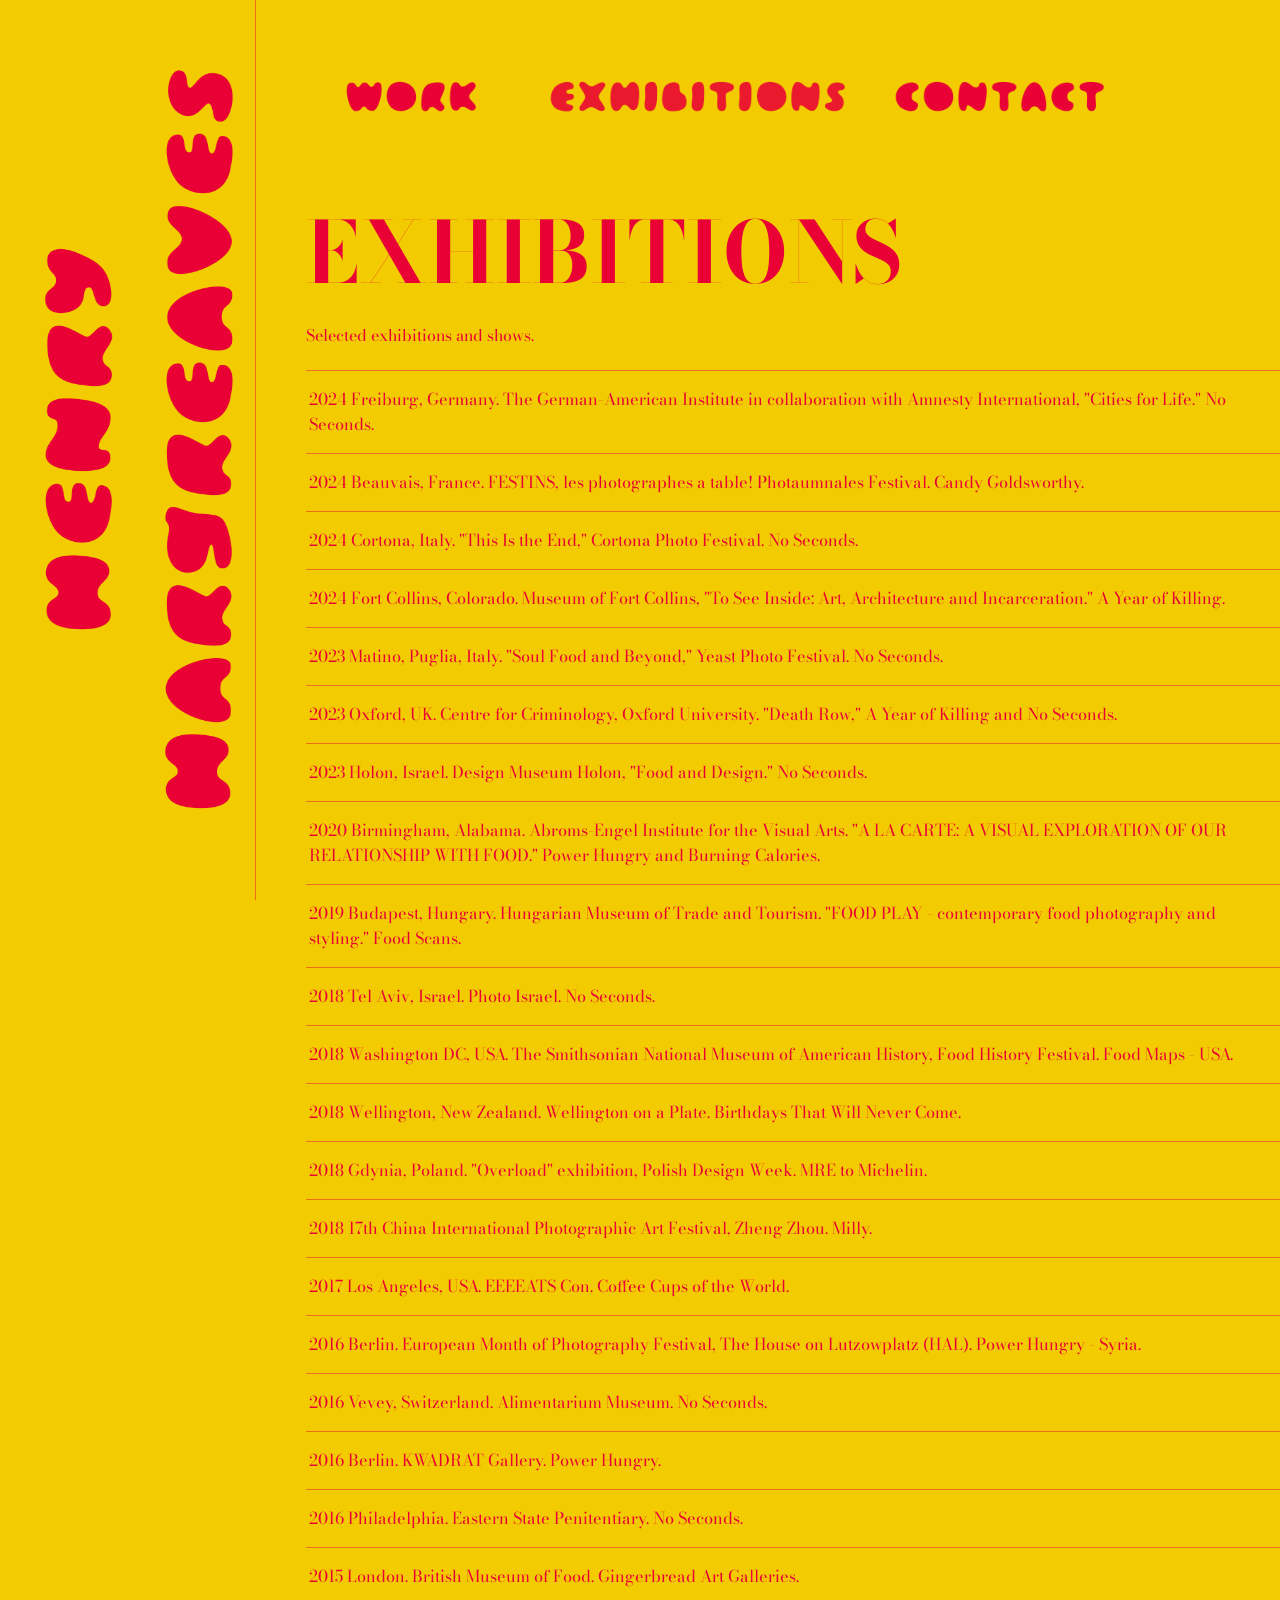
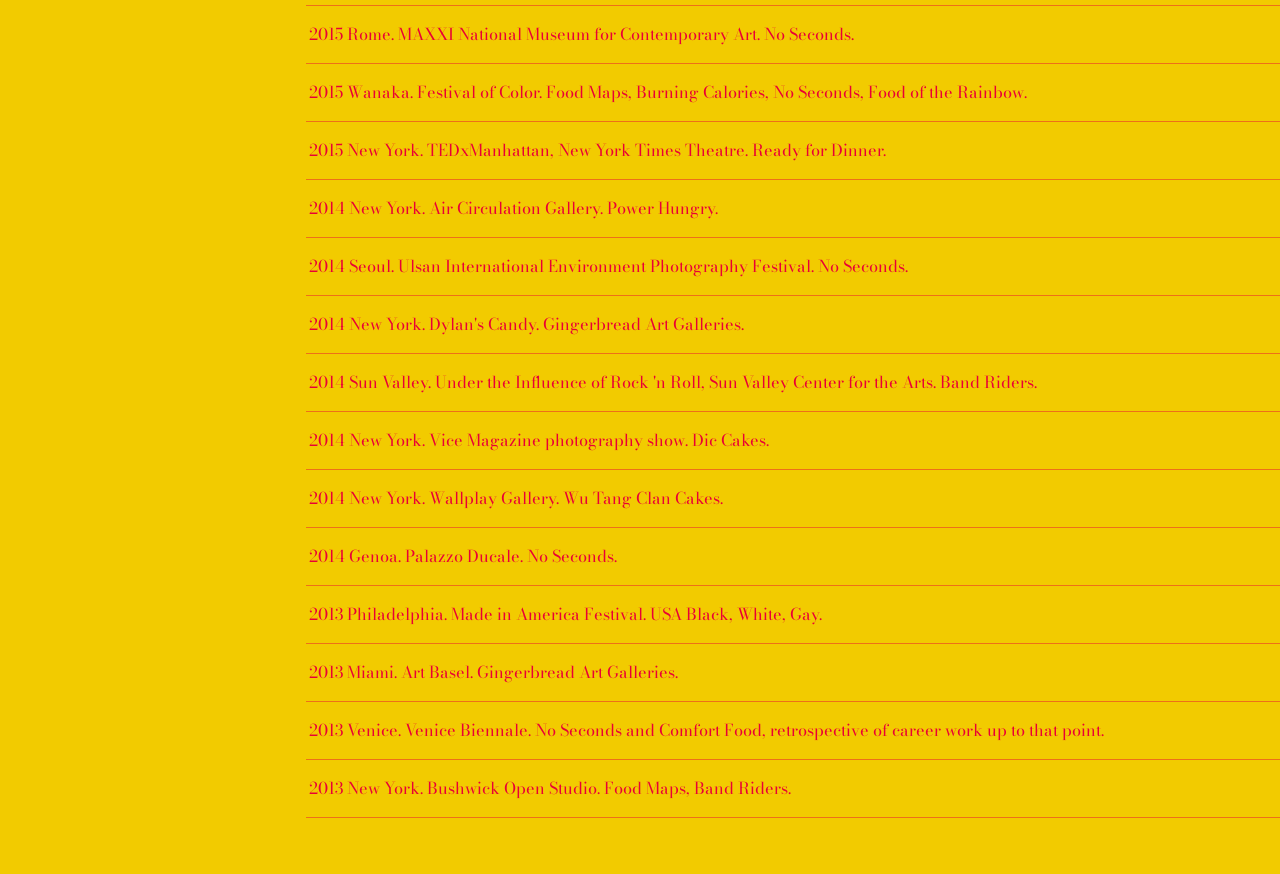
==== exhibitions.html @ c0a5e76f "Initial portfolio site" ====
<!DOCTYPE html>
<html lang="en">
  <head>
    <meta charset="UTF-8" />
    <meta name="viewport" content="width=device-width, initial-scale=1.0" />
    <title>Exhibitions | Henry Hargreaves</title>
    <link rel="preconnect" href="https://fonts.googleapis.com" />
    <link rel="preconnect" href="https://fonts.gstatic.com" crossorigin />
    <link
      href="https://fonts.googleapis.com/css2?family=Bodoni+Moda:opsz,wght@6..96,400;6..96,500;6..96,600;6..96,700&display=swap"
      rel="stylesheet"
    />
    <link rel="stylesheet" href="styles.css" />
  </head>
  <body>
    <div class="site-shell">
      <aside class="brand-rail">
        <a class="brand-name" href="index.html" aria-label="Henry Hargreaves home">
          <img class="brand-logo" src="LOGO%202.png" alt="Henry Hargreaves" onerror="this.style.display='none';this.nextElementSibling.style.display='block';" />
          <span class="brand-fallback">Henry Hargreaves</span>
        </a>
      </aside>

      <main class="exhibitions-page">
        <nav class="site-nav" aria-label="Primary">
          <a class="site-nav-link" href="index.html"><img class="site-nav-icon" src="WORK.png" alt="Work" /></a>
          <a class="site-nav-link is-active" href="exhibitions.html" aria-current="page"><img class="site-nav-icon" src="EXHIBITIONS.png" alt="Exhibitions" /></a>
          <a class="site-nav-link" href="mailto:henry@henryhargreaves.com"><img class="site-nav-icon" src="CONTACT.png" alt="Contact" /></a>
        </nav>

        <header class="exhibitions-head">
          <h1>Exhibitions</h1>
          <p class="exhibitions-subtitle">Selected exhibitions and shows.</p>
        </header>

        <section aria-label="Exhibitions list">
          <ul class="exhibitions-list">
            <li class="exhibitions-item">2024 Freiburg, Germany. The German-American Institute in collaboration with Amnesty International, "Cities for Life." No Seconds.</li>
            <li class="exhibitions-item">2024 Beauvais, France. FESTINS, les photographes a table! Photaumnales Festival. Candy Goldsworthy.</li>
            <li class="exhibitions-item">2024 Cortona, Italy. "This Is the End," Cortona Photo Festival. No Seconds.</li>
            <li class="exhibitions-item">2024 Fort Collins, Colorado. Museum of Fort Collins, "To See Inside: Art, Architecture and Incarceration." A Year of Killing.</li>
            <li class="exhibitions-item">2023 Matino, Puglia, Italy. "Soul Food and Beyond," Yeast Photo Festival. No Seconds.</li>
            <li class="exhibitions-item">2023 Oxford, UK. Centre for Criminology, Oxford University. "Death Row," A Year of Killing and No Seconds.</li>
            <li class="exhibitions-item">2023 Holon, Israel. Design Museum Holon, "Food and Design." No Seconds.</li>
            <li class="exhibitions-item">2020 Birmingham, Alabama. Abroms-Engel Institute for the Visual Arts. "A LA CARTE: A VISUAL EXPLORATION OF OUR RELATIONSHIP WITH FOOD." Power Hungry and Burning Calories.</li>
            <li class="exhibitions-item">2019 Budapest, Hungary. Hungarian Museum of Trade and Tourism. "FOOD PLAY - contemporary food photography and styling." Food Scans.</li>
            <li class="exhibitions-item">2018 Tel Aviv, Israel. Photo Israel. No Seconds.</li>
            <li class="exhibitions-item">2018 Washington DC, USA. The Smithsonian National Museum of American History, Food History Festival. Food Maps - USA.</li>
            <li class="exhibitions-item">2018 Wellington, New Zealand. Wellington on a Plate. Birthdays That Will Never Come.</li>
            <li class="exhibitions-item">2018 Gdynia, Poland. "Overload" exhibition, Polish Design Week. MRE to Michelin.</li>
            <li class="exhibitions-item">2018 17th China International Photographic Art Festival, Zheng Zhou. Milly.</li>
            <li class="exhibitions-item">2017 Los Angeles, USA. EEEEATS Con. Coffee Cups of the World.</li>
            <li class="exhibitions-item">2016 Berlin. European Month of Photography Festival, The House on Lutzowplatz (HAL). Power Hungry - Syria.</li>
            <li class="exhibitions-item">2016 Vevey, Switzerland. Alimentarium Museum. No Seconds.</li>
            <li class="exhibitions-item">2016 Berlin. KWADRAT Gallery. Power Hungry.</li>
            <li class="exhibitions-item">2016 Philadelphia. Eastern State Penitentiary. No Seconds.</li>
            <li class="exhibitions-item">2015 London. British Museum of Food. Gingerbread Art Galleries.</li>
            <li class="exhibitions-item">2015 Rome. MAXXI National Museum for Contemporary Art. No Seconds.</li>
            <li class="exhibitions-item">2015 Wanaka. Festival of Color. Food Maps, Burning Calories, No Seconds, Food of the Rainbow.</li>
            <li class="exhibitions-item">2015 New York. TEDxManhattan, New York Times Theatre. Ready for Dinner.</li>
            <li class="exhibitions-item">2014 New York. Air Circulation Gallery. Power Hungry.</li>
            <li class="exhibitions-item">2014 Seoul. Ulsan International Environment Photography Festival. No Seconds.</li>
            <li class="exhibitions-item">2014 New York. Dylan's Candy. Gingerbread Art Galleries.</li>
            <li class="exhibitions-item">2014 Sun Valley. Under the Influence of Rock 'n Roll, Sun Valley Center for the Arts. Band Riders.</li>
            <li class="exhibitions-item">2014 New York. Vice Magazine photography show. Dic Cakes.</li>
            <li class="exhibitions-item">2014 New York. Wallplay Gallery. Wu Tang Clan Cakes.</li>
            <li class="exhibitions-item">2014 Genoa. Palazzo Ducale. No Seconds.</li>
            <li class="exhibitions-item">2013 Philadelphia. Made in America Festival. USA Black, White, Gay.</li>
            <li class="exhibitions-item">2013 Miami. Art Basel. Gingerbread Art Galleries.</li>
            <li class="exhibitions-item">2013 Venice. Venice Biennale. No Seconds and Comfort Food, retrospective of career work up to that point.</li>
            <li class="exhibitions-item">2013 New York. Bushwick Open Studio. Food Maps, Band Riders.</li>
          </ul>
        </section>
      </main>
    </div>
      <script src="logo-color.js"></script>
  </body>
</html>
---- styles.css ----
:root {
  --canary: #f2cb00;
  --red-ink: #e90035;
  --frame: rgba(233, 0, 53, 0.45);
}

* {
  box-sizing: border-box;
}

body {
  margin: 0;
  min-height: 100vh;
  color: var(--red-ink);
  font-family: "Bodoni Moda", "Didot", "Bodoni MT", serif;
  background: var(--canary);
}

.site-shell {
  min-height: 100vh;
  display: grid;
  grid-template-columns: clamp(180px, 20vw, 260px) 1fr;
}

.brand-rail {
  position: sticky;
  top: 0;
  align-self: start;
  height: 100vh;
  border-right: 1px solid var(--frame);
  padding: 3rem 0.55rem 2rem 2.1rem;
}

.brand-name {
  display: block;
  color: var(--red-ink);
  text-decoration: none;
  font-size: clamp(1.45rem, 2.1vw, 1.95rem);
  letter-spacing: 0.02em;
  font-weight: 600;
  line-height: 1.1;
}

.landing,
.gallery-page,
.exhibitions-page {
  width: min(1040px, calc(100% - 50px));
  margin: 0;
  margin-left: 50px;
  padding: 3rem 0 3.5rem;
}

.site-nav {
  position: sticky;
  top: 0;
  z-index: 30;
  display: flex;
  gap: 1rem;
  flex-wrap: wrap;
  margin-bottom: 2.5rem;
  padding: 0.4rem 0;
  background: var(--canary);
}

.site-nav-link {
  color: var(--red-ink);
  text-decoration: none;
  border: 0;
  outline: none;
  padding: 0.22rem 0.38rem;
  transition: opacity 180ms ease;
  display: inline-flex;
  align-items: center;
  justify-content: center;
}

.site-nav-icon {
  display: block;
  height: clamp(56px, 7.2vw, 80px);
  width: auto;
}

.site-nav-link:hover,
.site-nav-link:focus-visible,
.site-nav-link.is-active {
  opacity: 0.88;
}

.gallery-head h1,
.exhibitions-head h1 {
  margin: 0;
  font-weight: 700;
  letter-spacing: 0.01em;
  font-size: clamp(2.3rem, 7vw, 5.3rem);
  text-transform: uppercase;
}

.series-nav {
  margin-top: 0.2rem;
  margin-left: 45px;
  display: grid;
  gap: 0.35rem;
}

.series-nav a {
  color: var(--red-ink);
  text-decoration: none;
  width: fit-content;
  font-size: clamp(1.755rem, 4.68vw, 2.86rem);
  font-weight: 500;
  letter-spacing: 0.03em;
  line-height: 1.02;
  text-transform: uppercase;
  border-bottom: 2px solid transparent;
  transition: border-color 180ms ease, transform 180ms ease;
}

.series-nav a:hover,
.series-nav a:focus-visible {
  border-color: var(--red-ink);
  transform: translateX(4px);
}

.gallery-head {
  display: grid;
  width: 100%;
  grid-template-columns: 66.666% 33.333%;
  align-items: center;
  column-gap: 0;
  row-gap: 0;
  margin-bottom: 2.1rem;
  min-height: 130px;
}

.back-link {
  color: var(--red-ink);
  text-decoration: none;
  text-transform: uppercase;
  letter-spacing: 0.12em;
  font-size: 0.75rem;
  font-weight: 700;
  border-bottom: 1px solid transparent;
}

.back-link:hover,
.back-link:focus-visible {
  border-color: var(--red-ink);
}

.gallery-grid {
  display: grid;
  grid-template-columns: 1fr;
  gap: 70px;
}

.gallery-item {
  display: block;
  position: relative;
  min-height: 0;
  overflow: visible;
}

.gallery-item img {
  width: 100%;
  height: auto;
  object-fit: contain;
  display: block;
  border: 1px solid var(--frame);
  background: rgba(255, 232, 77, 0.45);
}

.gallery-grid.is-no-seconds .gallery-item img {
  width: calc(100% + 50px);
  max-width: none;
  margin-left: -25px;
}

.placeholder-tag {
  color: var(--red-ink);
  font-size: 0.72rem;
  letter-spacing: 0.1em;
  text-transform: uppercase;
  text-align: center;
  padding: 0 0.8rem;
}

.empty-note {
  margin: 0;
  color: var(--red-ink);
  font-size: 0.95rem;
}

.exhibitions-head {
  margin-bottom: 1.4rem;
}

.exhibitions-subtitle {
  margin: 0.4rem 0 0;
  font-size: 1rem;
}

.exhibitions-list {
  margin: 0;
  padding: 0;
  list-style: none;
  border-top: 1px solid var(--frame);
}

.exhibitions-item {
  padding: 1rem 0.2rem;
  border-bottom: 1px solid var(--frame);
  font-size: 1.02rem;
}

@media (max-width: 900px) {
  .site-shell {
    grid-template-columns: 1fr;
  }

  .brand-rail {
    border-right: 0;
    border-bottom: 1px solid var(--frame);
    padding: 1.25rem min(5vw, 2rem);
    position: static;
    height: auto;
  }

  .landing,
  .gallery-page,
  .exhibitions-page {
    width: min(1040px, 92vw);
    padding-top: 2rem;
  }

  .brand-logo {
    width: clamp(110px, 32vw, 190px);
    max-height: 22vh;
  }
}

@media (max-width: 760px) {
  .gallery-head {
    flex-direction: column-reverse;
    align-items: flex-start;
    margin-bottom: 1.6rem;
  }

  .site-nav {
    margin-bottom: 1.7rem;
  }
}

.brand-logo {
  width: clamp(120px, 18vw, 220px);
  max-width: 100%;
  max-height: calc(100vh - 6rem);
  height: auto;
  display: block;
}

.brand-fallback {
  display: none;
  font-size: clamp(1.45rem, 2.1vw, 1.95rem);
  letter-spacing: 0.02em;
  font-weight: 600;
  line-height: 1.1;
}

.image-caption {
  position: static;
  margin: 12px 0 0;
  max-width: 100%;
  font-size: 0.95rem;
  line-height: 1.35;
  text-align: left;
}

.gallery-head #seriesTitle {
  margin-left: 20px;
}

.series-pricing {
  min-width: 0;
  max-width: 100%;
  text-align: left;
  justify-self: stretch;
  align-self: stretch;
  display: flex;
  flex-direction: column;
  justify-content: center;
  height: 100%;
}

.series-pricing p {
  margin: 0;
  font-size: 20px;
  line-height: 1.22;
  font-weight: 500;
}

@media (max-width: 760px) {
  .gallery-head {
    display: block;
  }

  .series-pricing {
    min-width: 0;
    max-width: 100%;
    margin-top: 0.5rem;
    justify-self: auto;
  }
}

.series-pricing.is-candy-goldsworthy {
  margin-left: 50px;
}

@media (max-width: 760px) {
  .series-pricing.is-candy-goldsworthy {
    margin-left: 0;
  }
}
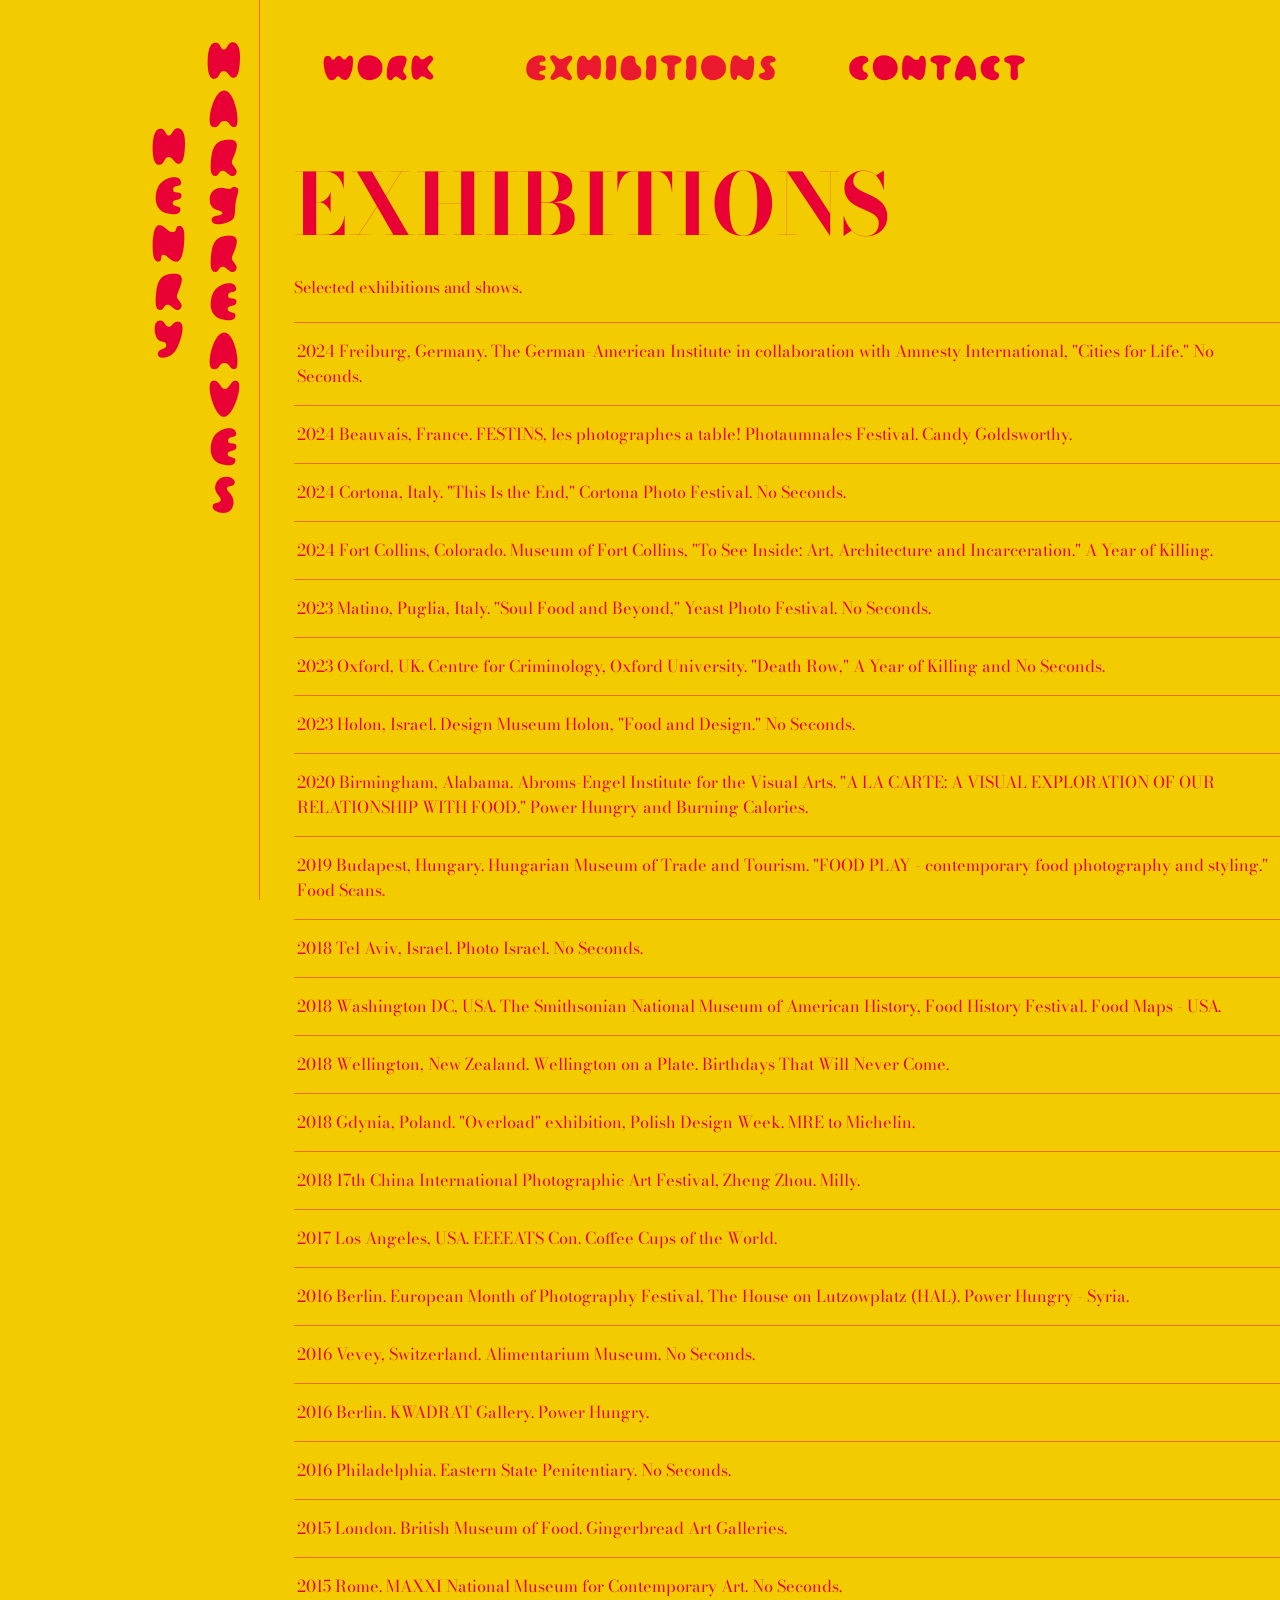
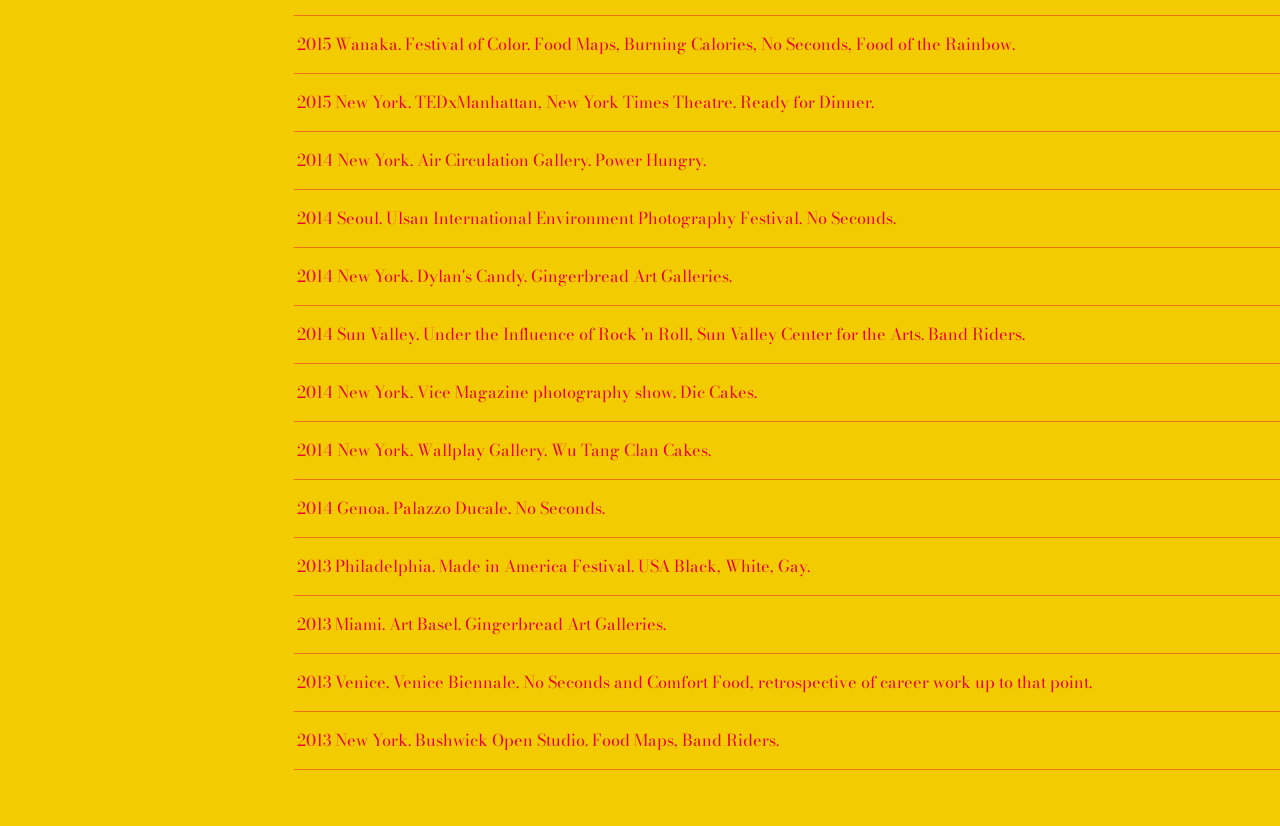
==== commit e6414360: "Latest layout updates" ====
--- a/exhibitions.html
+++ b/exhibitions.html
@@ -10,14 +10,14 @@
       href="https://fonts.googleapis.com/css2?family=Bodoni+Moda:opsz,wght@6..96,400;6..96,500;6..96,600;6..96,700&display=swap"
       rel="stylesheet"
     />
-    <link rel="stylesheet" href="styles.css" />
+    <link rel="stylesheet" href="styles.css?v=20260223-13" />
   </head>
   <body>
     <div class="site-shell">
       <aside class="brand-rail">
         <a class="brand-name" href="index.html" aria-label="Henry Hargreaves home">
-          <img class="brand-logo" src="LOGO%202.png" alt="Henry Hargreaves" onerror="this.style.display='none';this.nextElementSibling.style.display='block';" />
-          <span class="brand-fallback">Henry Hargreaves</span>
+          <img class="brand-logo" src="logo.png" alt="Henry Hargreaves" onerror="this.style.display='none';this.nextElementSibling.style.display='block';" />
+          <span class="brand-fallback"><span class="brand-word brand-word-first">HENRY</span><span class="brand-word brand-word-second">HARGREAVES</span></span>
         </a>
       </aside>
 
--- a/styles.css
+++ b/styles.css
@@ -263,7 +263,9 @@
   font-size: clamp(1.45rem, 2.1vw, 1.95rem);
   letter-spacing: 0.02em;
   font-weight: 600;
-  line-height: 1.1;
+  line-height: 1.02;
+  text-align: center;
+  white-space: nowrap;
 }
 
 .image-caption {
@@ -320,3 +322,685 @@
     margin-left: 0;
   }
 }
+
+/* Mobile cleanup pass: preserve desktop, normalize phone layout */
+@media (max-width: 760px) {
+  .landing,
+  .gallery-page,
+  .exhibitions-page {
+    width: 92vw;
+    margin: 0 auto;
+    margin-left: 0;
+    padding: 1.4rem 0 2rem;
+  }
+
+  .site-nav {
+    gap: 0.5rem;
+    margin-bottom: 1.1rem;
+    padding: 0.2rem 0;
+  }
+
+  .site-nav-icon {
+    height: clamp(30px, 9vw, 42px);
+  }
+
+  .series-nav {
+    margin-left: 0;
+    gap: 0.5rem;
+  }
+
+  .series-nav a {
+    font-size: clamp(1.1rem, 6vw, 1.7rem);
+  }
+
+  .gallery-head {
+    display: block;
+    min-height: 0;
+    margin-bottom: 1rem;
+  }
+
+  .gallery-head #seriesTitle {
+    margin-left: 0;
+  }
+
+  .series-pricing,
+  .series-pricing.is-candy-goldsworthy {
+    margin-left: 0;
+    margin-top: 0.35rem;
+    max-width: 100%;
+  }
+
+  .series-pricing p {
+    font-size: 15px;
+    line-height: 1.2;
+  }
+
+  .gallery-grid {
+    gap: 28px;
+  }
+
+  .gallery-grid.is-no-seconds .gallery-item img {
+    width: 100%;
+    max-width: 100%;
+    margin-left: 0;
+  }
+
+  .image-caption {
+    margin-top: 10px;
+    font-size: 0.92rem;
+  }
+}
+
+/* Mobile logo compact mode */
+@media (max-width: 760px) {
+  .brand-rail {
+    padding: 0.6rem 1rem;
+  }
+
+  .brand-name {
+    display: flex;
+    justify-content: center;
+  }
+
+  .brand-logo {
+    width: auto;
+    max-width: 68vw;
+    max-height: 120px;
+  }
+}
+
+/* Broader responsive fallback so compact layout triggers on larger mobile/tablet viewports */
+@media (max-width: 1100px) {
+  .site-shell {
+    grid-template-columns: 1fr;
+  }
+
+  .brand-rail {
+    position: static;
+    height: auto;
+    border-right: 0;
+    border-bottom: 1px solid var(--frame);
+    padding: 0.6rem 1rem;
+  }
+
+  .brand-name {
+    display: flex;
+    justify-content: center;
+  }
+
+  .brand-logo {
+    width: auto !important;
+    max-width: 68vw !important;
+    max-height: 120px !important;
+  }
+
+  .landing,
+  .gallery-page,
+  .exhibitions-page {
+    width: 92vw;
+    margin: 0 auto;
+    margin-left: 0;
+    padding: 1.4rem 0 2rem;
+  }
+}
+
+/* Global top-header layout override */
+.site-shell {
+  grid-template-columns: 1fr;
+}
+
+.brand-rail {
+  position: static;
+  top: auto;
+  align-self: auto;
+  height: auto;
+  border-right: 0;
+  border-bottom: 1px solid var(--frame);
+  padding: 1.1rem 0.8rem 0.6rem;
+}
+
+.brand-name {
+  display: flex;
+  justify-content: center;
+}
+
+.brand-logo {
+  width: min(860px, 78vw) !important;
+  max-width: 100%;
+  max-height: none !important;
+  height: auto;
+}
+
+.landing,
+.gallery-page,
+.exhibitions-page {
+  width: min(1200px, 94vw);
+  margin: 0 auto;
+  margin-left: 0;
+  padding: 1rem 0 2.4rem;
+}
+
+.site-nav {
+  position: static;
+  justify-content: center;
+  gap: 1.2rem;
+  margin-bottom: 1.4rem;
+  padding: 0.2rem 0;
+  background: transparent;
+}
+
+.site-nav-icon {
+  height: clamp(34px, 4vw, 62px);
+}
+
+.series-nav {
+  margin-left: 0;
+}
+
+@media (max-width: 760px) {
+  .brand-rail {
+    padding: 0.8rem 0.7rem 0.4rem;
+  }
+
+  .brand-logo {
+    width: min(94vw, 620px) !important;
+  }
+
+  .site-nav {
+    gap: 0.8rem;
+    margin-bottom: 1rem;
+  }
+
+  .site-nav-icon {
+    height: clamp(28px, 8vw, 44px);
+  }
+}
+
+/* Hard override: brand/logo across top, never left rail */
+.site-shell {
+  display: block !important;
+}
+
+.brand-rail {
+  position: relative !important;
+  top: auto !important;
+  left: auto !important;
+  width: 100% !important;
+  height: auto !important;
+  border-right: 0 !important;
+  border-bottom: 1px solid var(--frame) !important;
+  padding: 1rem 0.8rem 0.6rem !important;
+}
+
+.brand-name {
+  display: flex !important;
+  justify-content: center !important;
+}
+
+.brand-logo {
+  display: block !important;
+  width: min(1200px, 96vw) !important;
+  max-width: 100% !important;
+  max-height: none !important;
+  margin: 0 auto !important;
+}
+
+.landing,
+.gallery-page,
+.exhibitions-page {
+  margin-left: 0 !important;
+}
+
+/* Final wordmark override: use HH-Fluid text, exactly two lines */
+@font-face {
+  font-family: "HH Fluid";
+  src: url("fonts/HH-Fluid.otf") format("opentype");
+  font-style: normal;
+  font-weight: 400;
+  font-display: swap;
+}
+
+.brand-logo {
+  display: none !important;
+}
+
+.brand-name {
+  display: flex !important;
+  justify-content: center !important;
+  align-items: center !important;
+  width: 100% !important;
+  text-align: center !important;
+}
+
+.brand-fallback {
+  display: block !important;
+  font-family: "HH Fluid", "Bodoni Moda", serif !important;
+  font-weight: 400 !important;
+  text-transform: uppercase;
+  letter-spacing: 0.01em;
+  line-height: 0.9;
+  white-space: normal;
+  text-align: center;
+  font-size: clamp(52px, 10vw, 140px);
+}
+
+@media (max-width: 760px) {
+  .brand-fallback {
+    font-size: clamp(44px, 16vw, 88px);
+    line-height: 0.92;
+  }
+}
+
+/* Force uppercase for name mark */
+.brand-name,
+.brand-fallback {
+  text-transform: uppercase !important;
+}
+
+/* Final responsive split: desktop left rail, mobile top header */
+@media (min-width: 761px) {
+  .site-shell {
+    display: grid !important;
+    grid-template-columns: clamp(180px, 20vw, 260px) 1fr !important;
+    min-height: 100vh;
+  }
+
+  .brand-rail {
+    position: sticky !important;
+    top: 0 !important;
+    align-self: start !important;
+    width: auto !important;
+    height: 100vh !important;
+    border-right: 1px solid var(--frame) !important;
+    border-bottom: 0 !important;
+    padding: 2.2rem 0.7rem 1.5rem 1.1rem !important;
+  }
+
+  .brand-name {
+    display: block !important;
+    width: 100% !important;
+    text-align: center !important;
+  }
+
+  .brand-fallback {
+    display: block !important;
+    font-size: clamp(44px, 5vw, 90px) !important;
+    line-height: 0.92 !important;
+    white-space: normal !important;
+  }
+
+  .landing,
+  .gallery-page,
+  .exhibitions-page {
+    width: min(1040px, calc(100% - 50px)) !important;
+    margin: 0 !important;
+    margin-left: 50px !important;
+    padding: 3rem 0 3.5rem !important;
+  }
+}
+
+@media (max-width: 760px) {
+  .site-shell {
+    display: block !important;
+  }
+
+  .brand-rail {
+    position: relative !important;
+    width: 100% !important;
+    height: auto !important;
+    border-right: 0 !important;
+    border-bottom: 1px solid var(--frame) !important;
+    padding: 0.8rem 0.8rem 0.5rem !important;
+  }
+
+  .brand-name {
+    display: flex !important;
+    justify-content: center !important;
+    align-items: center !important;
+  }
+
+  .brand-fallback {
+    font-size: clamp(44px, 16vw, 88px) !important;
+    line-height: 0.92 !important;
+    text-align: center !important;
+  }
+
+  .landing,
+  .gallery-page,
+  .exhibitions-page {
+    margin-left: 0 !important;
+    width: min(1200px, 94vw) !important;
+    margin-right: auto !important;
+  }
+}
+
+/* Desktop logo treatment: vertical wordmark filling left column */
+@media (min-width: 761px) {
+  .brand-rail {
+    display: flex !important;
+    justify-content: center !important;
+    align-items: center !important;
+    overflow: hidden;
+  }
+
+  .brand-name {
+    height: 90vh !important;
+    display: flex !important;
+    align-items: center !important;
+    justify-content: center !important;
+  }
+
+  .brand-fallback {
+    writing-mode: vertical-rl !important;
+    text-orientation: upright !important;
+    white-space: nowrap !important;
+    line-height: 1 !important;
+    letter-spacing: 0.02em !important;
+    font-size: min(5.6vh, 72px) !important;
+  }
+
+  .brand-fallback br {
+    display: none;
+  }
+}
+
+/* Exact desktop logo layout: two vertical columns like reference */
+@media (min-width: 761px) {
+  .brand-rail {
+    display: flex !important;
+    justify-content: center !important;
+    align-items: center !important;
+    overflow: hidden;
+  }
+
+  .brand-name {
+    height: 90vh !important;
+    display: flex !important;
+    justify-content: center !important;
+    align-items: center !important;
+  }
+
+  .brand-fallback {
+    display: flex !important;
+    flex-direction: row !important;
+    align-items: flex-start !important;
+    justify-content: center !important;
+    gap: clamp(18px, 2.4vw, 34px) !important;
+    width: 100% !important;
+    height: 90% !important;
+    text-transform: uppercase !important;
+  }
+
+  .brand-word {
+    writing-mode: vertical-rl !important;
+    text-orientation: upright !important;
+    white-space: nowrap !important;
+    line-height: 1 !important;
+    letter-spacing: 0.01em !important;
+    font-family: "HH Fluid", "Bodoni Moda", serif !important;
+    font-size: min(5.2vh, 68px) !important;
+  }
+
+  .brand-word-first {
+    align-self: center !important;
+  }
+
+  .brand-word-second {
+    align-self: flex-start !important;
+  }
+}
+
+@media (max-width: 760px) {
+  .brand-fallback {
+    display: block !important;
+    height: auto !important;
+  }
+
+  .brand-word {
+    writing-mode: horizontal-tb !important;
+    text-orientation: mixed !important;
+    display: inline !important;
+    font-size: clamp(44px, 16vw, 88px) !important;
+  }
+
+  .brand-word-first::after {
+    content: "\\A";
+    white-space: pre;
+  }
+}
+
+/* Fine-tune desktop vertical wordmark spacing/offset */
+@media (min-width: 761px) {
+  .brand-fallback {
+    gap: clamp(14px, 1.9vw, 24px) !important;
+    align-items: flex-start !important;
+    height: 92% !important;
+  }
+
+  .brand-word {
+    font-size: min(5.35vh, 70px) !important;
+  }
+
+  .brand-word-first {
+    margin-top: 22% !important;
+  }
+
+  .brand-word-second {
+    margin-top: 0 !important;
+  }
+}
+
+/* Final correction: desktop offsets + mobile fit */
+@media (min-width: 761px) {
+  .brand-rail {
+    overflow: hidden !important;
+  }
+
+  .brand-name {
+    height: 92vh !important;
+  }
+
+  .brand-fallback {
+    height: 92% !important;
+    gap: clamp(14px, 1.9vw, 24px) !important;
+    align-items: flex-start !important;
+  }
+
+  /* Left column word: centered part-way down */
+  .brand-word-first {
+    margin-top: 36% !important;
+  }
+
+  /* Right column word: starts at top */
+  .brand-word-second {
+    margin-top: 0 !important;
+  }
+}
+
+@media (max-width: 760px) {
+  .brand-name {
+    width: 100% !important;
+    padding: 0 8px !important;
+  }
+
+  .brand-fallback {
+    width: min(94vw, 620px) !important;
+    max-width: 94vw !important;
+    margin: 0 auto !important;
+    text-align: center !important;
+    line-height: 0.9 !important;
+  }
+
+  .brand-word {
+    display: block !important;
+    writing-mode: horizontal-tb !important;
+    text-orientation: mixed !important;
+    font-size: clamp(30px, 12vw, 62px) !important;
+    max-width: 100% !important;
+  }
+
+  .brand-word-first::after {
+    content: none !important;
+  }
+}
+
+/* Hard lock: desktop name positions + mobile width safety */
+@media (min-width: 761px) {
+  .brand-rail {
+    overflow: hidden !important;
+  }
+
+  .brand-name {
+    position: relative !important;
+    display: block !important;
+    width: 100% !important;
+    height: 90vh !important;
+    margin: 0 !important;
+  }
+
+  .brand-fallback {
+    position: relative !important;
+    display: block !important;
+    width: 100% !important;
+    height: 100% !important;
+  }
+
+  .brand-word {
+    position: absolute !important;
+    writing-mode: vertical-rl !important;
+    text-orientation: upright !important;
+    white-space: nowrap !important;
+    line-height: 1 !important;
+    letter-spacing: 0.005em !important;
+    font-family: "HH Fluid", "Bodoni Moda", serif !important;
+    font-size: clamp(40px, 3.9vw, 62px) !important;
+  }
+
+  /* HARGREAVES starts at top on the right side */
+  .brand-word-second {
+    top: 0 !important;
+    right: 6px !important;
+    margin: 0 !important;
+  }
+
+  /* HENRY sits centered/lower on the left side */
+  .brand-word-first {
+    top: 54% !important;
+    left: 6px !important;
+    transform: translateY(-50%) !important;
+    margin: 0 !important;
+  }
+}
+
+@media (max-width: 760px) {
+  .brand-name {
+    width: 100% !important;
+    max-width: 100% !important;
+    padding: 0 10px !important;
+  }
+
+  .brand-fallback {
+    width: 100% !important;
+    max-width: 100% !important;
+    margin: 0 auto !important;
+    overflow: hidden !important;
+  }
+
+  .brand-word {
+    display: block !important;
+    writing-mode: horizontal-tb !important;
+    text-orientation: mixed !important;
+    position: static !important;
+    transform: none !important;
+    font-size: clamp(24px, 10.2vw, 50px) !important;
+    line-height: 0.9 !important;
+    max-width: 100% !important;
+  }
+}
+
+/* Desktop match pass: reference-aligned rail + top categories */
+@media (min-width: 761px) {
+  .site-shell {
+    grid-template-columns: 260px 1fr !important;
+  }
+
+  .brand-rail {
+    padding: 1.6rem 0.35rem 1.2rem 0.35rem !important;
+  }
+
+  .brand-name {
+    height: 92vh !important;
+  }
+
+  .brand-word {
+    font-size: clamp(44px, 4.1vw, 66px) !important;
+    letter-spacing: 0.005em !important;
+  }
+
+  /* HARGREAVES: top, close to divider */
+  .brand-word-second {
+    top: 0 !important;
+    right: 3px !important;
+  }
+
+  /* HENRY: lower, left side */
+  .brand-word-first {
+    top: 55% !important;
+    left: 10px !important;
+    transform: translateY(-50%) !important;
+  }
+
+  .landing,
+  .gallery-page,
+  .exhibitions-page {
+    margin-left: 34px !important;
+    width: min(1060px, calc(100% - 34px)) !important;
+    padding-top: 2.2rem !important;
+  }
+
+  .site-nav {
+    justify-content: flex-start !important;
+    gap: clamp(1.6rem, 4.2vw, 4.2rem) !important;
+    margin-bottom: 2.1rem !important;
+    padding-top: 0 !important;
+  }
+
+  .site-nav-link {
+    padding: 0 !important;
+  }
+
+  .site-nav-icon {
+    height: clamp(50px, 5.3vw, 72px) !important;
+  }
+
+  .series-nav {
+    margin-left: 0 !important;
+  }
+}
+
+/* Requested tweak: Henry top + tight side offsets */
+@media (min-width: 761px) {
+  .brand-word-second {
+    right: 3px !important;
+  }
+
+  .brand-word-first {
+    top: 25% !important;
+    left: 3px !important;
+    transform: translateY(-50%) !important;
+  }
+}
+
+/* Requested tweak: 3px space between HENRY and HARGREAVES */
+@media (min-width: 761px) {
+  .brand-word-second {
+    right: 3px !important;
+  }
+
+  .brand-word-first {
+    left: auto !important;
+    right: calc(1em + 6px) !important;
+    top: 25% !important;
+    transform: translateY(-50%) !important;
+  }
+}
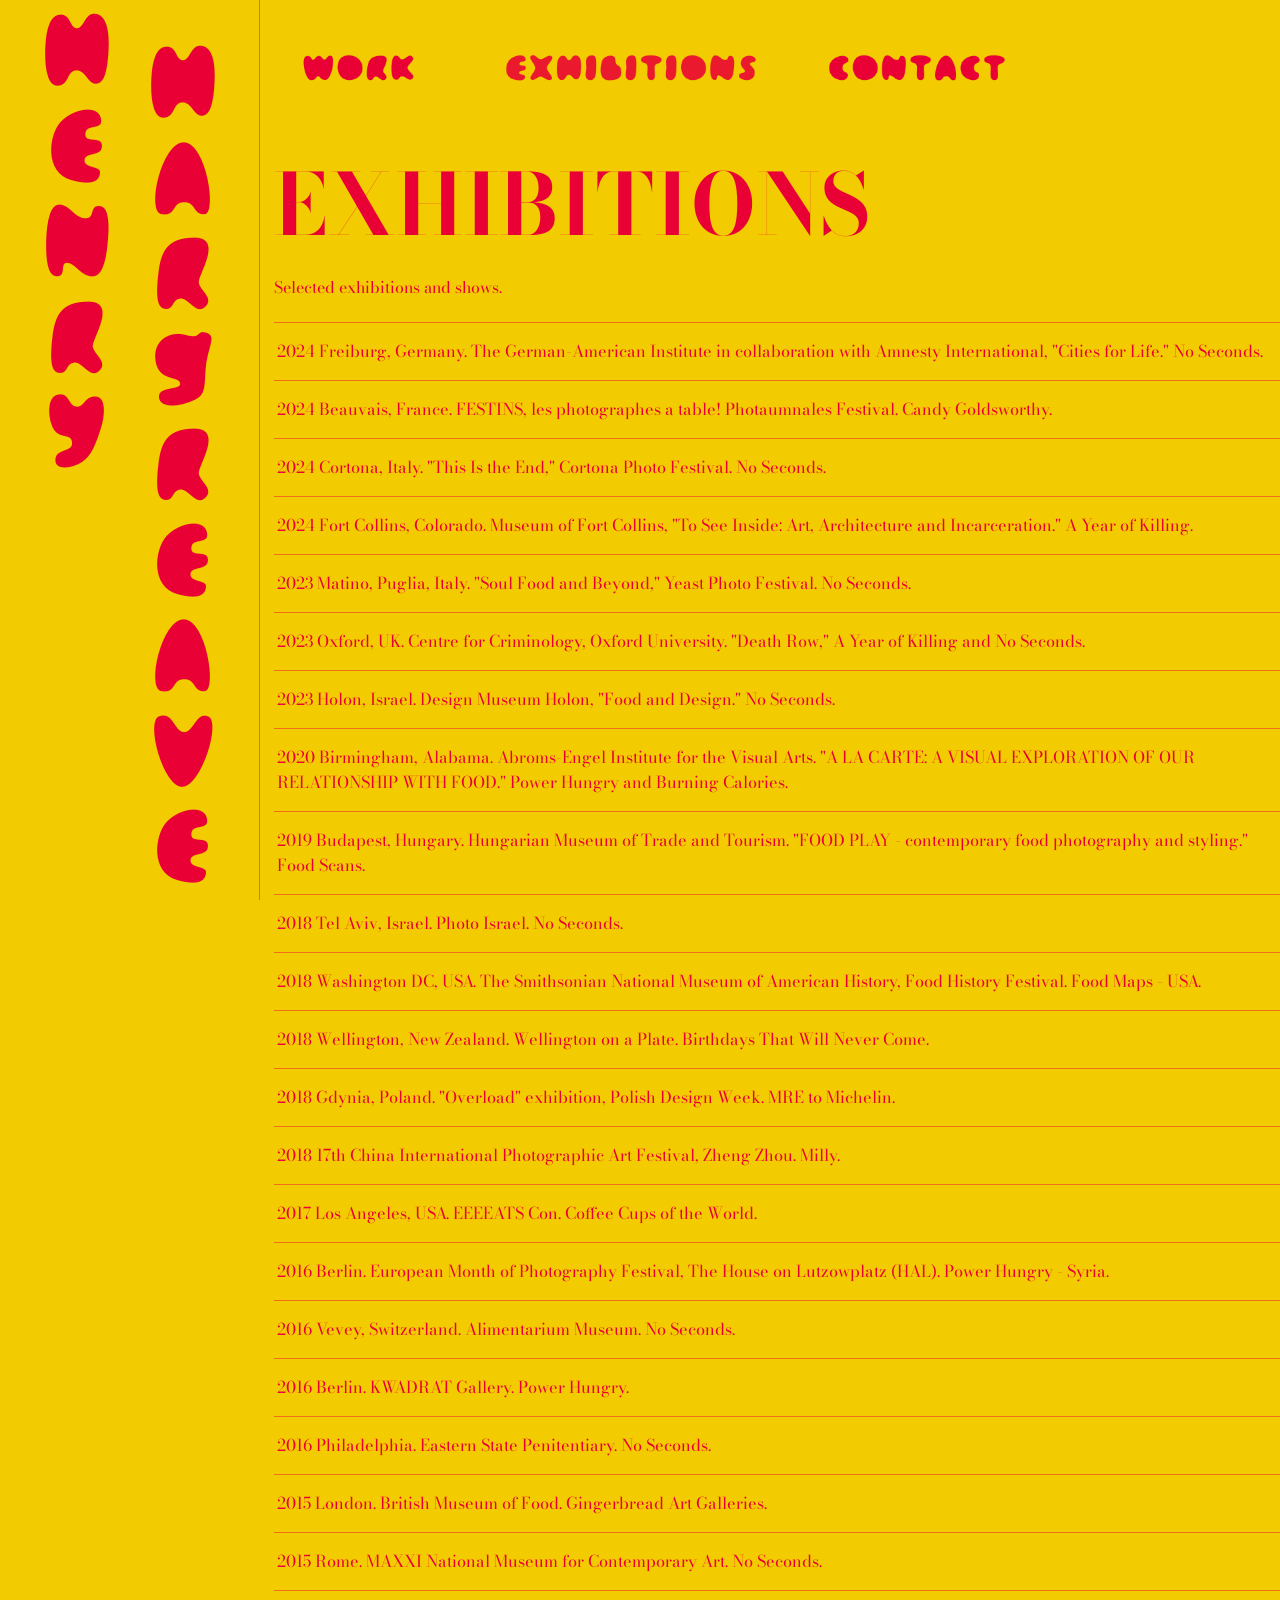
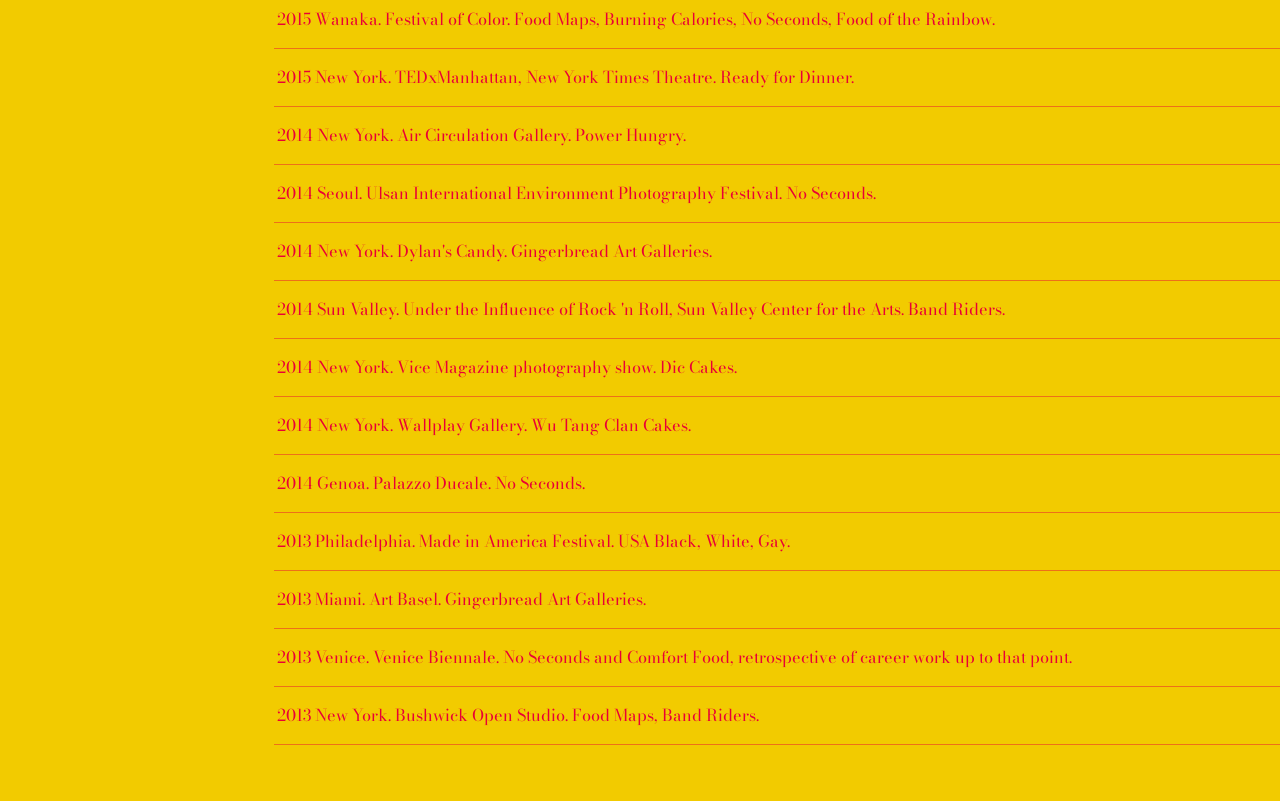
==== commit f3f6f7e3: "Fix sticky top nav on desktop" ====
--- a/exhibitions.html
+++ b/exhibitions.html
@@ -10,7 +10,7 @@
       href="https://fonts.googleapis.com/css2?family=Bodoni+Moda:opsz,wght@6..96,400;6..96,500;6..96,600;6..96,700&display=swap"
       rel="stylesheet"
     />
-    <link rel="stylesheet" href="styles.css?v=20260223-13" />
+    <link rel="stylesheet" href="styles.css?v=20260308-02" />
   </head>
   <body>
     <div class="site-shell">
--- a/styles.css
+++ b/styles.css
@@ -1004,3 +1004,127 @@
     transform: translateY(-50%) !important;
   }
 }
+
+/* Mobile: keep Work / Exhibitions / Contact sticky while scrolling */
+@media (max-width: 760px) {
+  .site-nav {
+    position: sticky !important;
+    top: 0 !important;
+    z-index: 250 !important;
+    background: var(--canary) !important;
+    padding-top: 0.45rem !important;
+    padding-bottom: 0.45rem !important;
+  }
+}
+
+/* Mobile inset: shift all page content 15px from left edge */
+@media (max-width: 760px) {
+  .brand-rail,
+  .landing,
+  .gallery-page,
+  .exhibitions-page {
+    margin-left: 15px !important;
+    width: calc(100% - 15px) !important;
+  }
+
+  .site-nav,
+  .series-nav,
+  .gallery-head,
+  .gallery-grid,
+  .exhibitions-head,
+  .exhibitions-list {
+    margin-left: 0 !important;
+  }
+}
+
+/* Requested tweak: desktop side name fixed size */
+@media (min-width: 761px) {
+  .brand-word {
+    font-size: 60px !important;
+  }
+}
+
+/* Visibility tweak: make desktop side name clearly larger */
+@media (min-width: 761px) {
+  .brand-word {
+    font-size: 72px !important;
+  }
+}
+
+/* Requested tweak: desktop content 20px further left */
+@media (min-width: 761px) {
+  .landing,
+  .gallery-page,
+  .exhibitions-page {
+    margin-left: 14px !important;
+    width: min(1060px, calc(100% - 14px)) !important;
+  }
+}
+
+/* Requested tweak: desktop name +20% and centered in left column */
+@media (min-width: 761px) {
+  .brand-name {
+    position: relative !important;
+    display: block !important;
+  }
+
+  .brand-fallback {
+    position: relative !important;
+    width: 100% !important;
+  }
+
+  .brand-word {
+    font-size: 86px !important;
+  }
+
+  .brand-word-second {
+    left: calc(50% + 1.5px) !important;
+    right: auto !important;
+  }
+
+  .brand-word-first {
+    left: calc(50% - 1em - 1.5px) !important;
+    right: auto !important;
+    top: 25% !important;
+    transform: translateY(-50%) !important;
+  }
+}
+
+/* Requested tweak: desktop name +20% again */
+@media (min-width: 761px) {
+  .brand-word {
+    font-size: 103px !important;
+  }
+}
+
+/* Mobile tweak: move series names 10px right */
+@media (max-width: 760px) {
+  .series-nav a {
+    padding-left: 10px !important;
+  }
+}
+
+/* Final lock: keep top nav sticky on all pages and breakpoints */
+.site-nav {
+  position: sticky !important;
+  top: 0 !important;
+  z-index: 300 !important;
+  background: var(--canary) !important;
+}
+
+/* Desktop hard lock: keep Work/Exhibitions/Contact visible while scrolling */
+@media (min-width: 761px) {
+  .site-shell,
+  .landing,
+  .gallery-page,
+  .exhibitions-page {
+    overflow: visible !important;
+  }
+
+  .site-nav {
+    position: sticky !important;
+    top: 0 !important;
+    z-index: 999 !important;
+    background: var(--canary) !important;
+  }
+}
